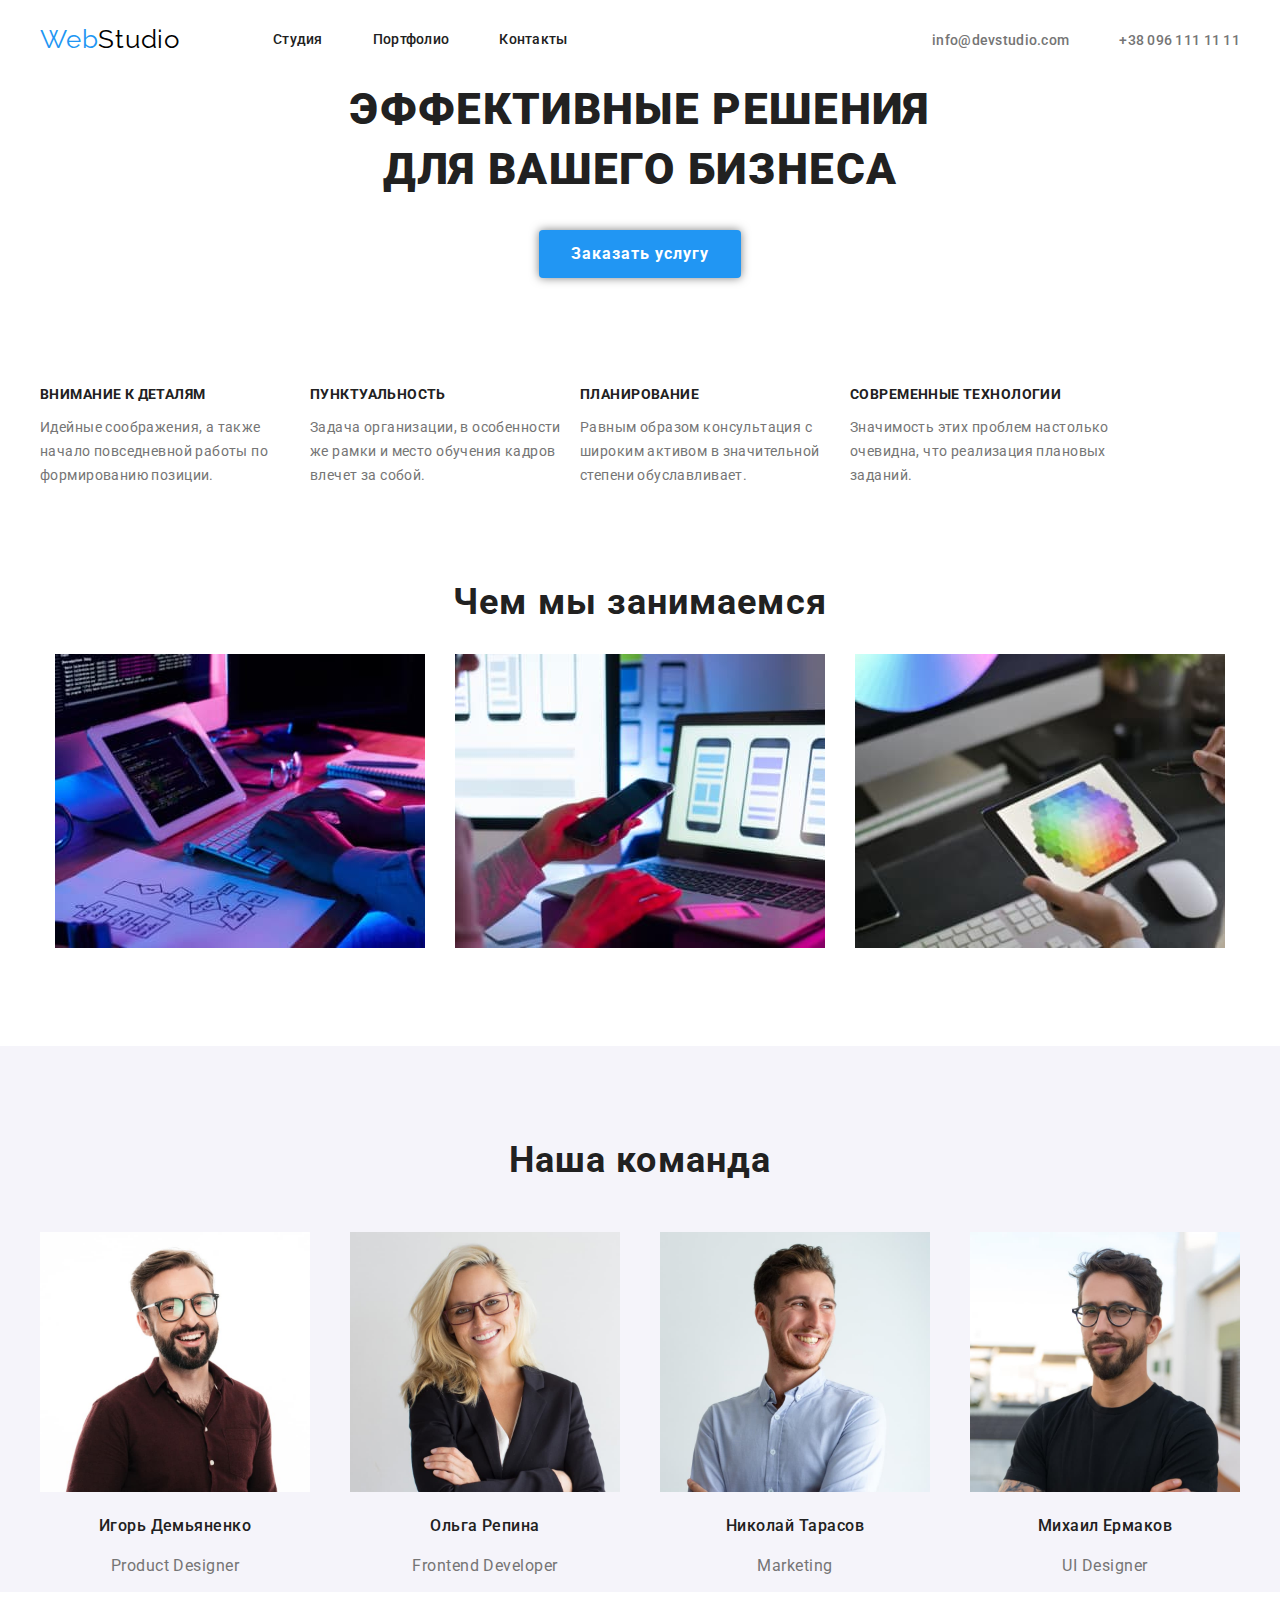
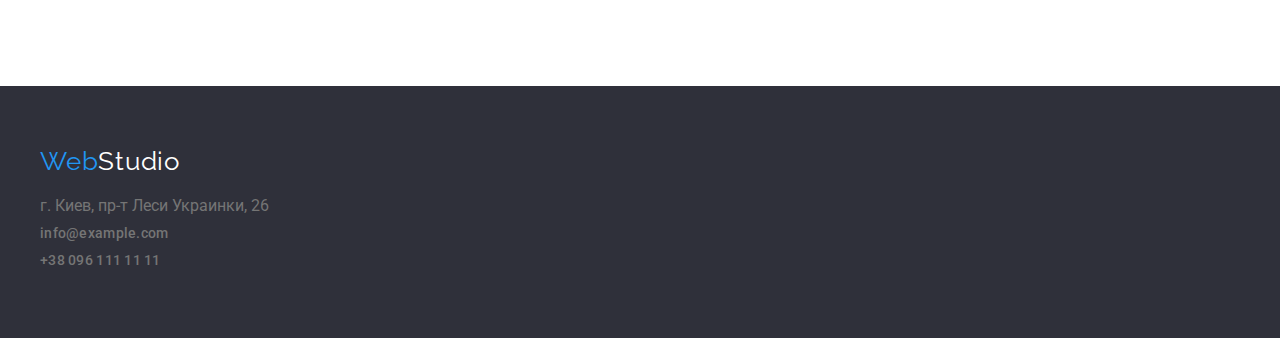
==== index.html @ e6ec4bc6 "hw-3" ====
<!DOCTYPE html>
<html lang="ru">
<head>
    <meta charset="UTF-8">
    <meta http-equiv="X-UA-Compatible" content="IE=edge">
    <meta name="viewport" content="width=device-width, initial-scale=1.0">
    <title>Document</title>
    <link rel="preconnect" href="https://fonts.googleapis.com">
    <link rel="preconnect" href="https://fonts.gstatic.com" crossorigin>
    <link href="https://fonts.googleapis.com/css2?family=Raleway:wght@700&family=Roboto:wght@400;500;700;900&display=swap" rel="stylesheet">
    <link rel="stylesheet" type="text/css" href="./css/normalize.css" />
    <link rel="stylesheet" href="./css/styles.css">
</head>

<body class="page">
    
    <!-- Хедер -->
    <header class="page-header">
        <div  class="container">
            <nav class="navigation">
                <a href="./index.html" class="logo"><span class="logo-two">Web</span>Studio</a>
                <ul class="site-nav list">
                    <li class="item"><a href="" class="link">Студия</a></li>
                    <li class="item"><a href="./portfolio.html" class="link">Портфолио</a></li>
                    <li class="item"><a href="" class="link">Контакты</a></li>
                </ul>
            </nav>  
            <ul class="auth-nav list">
                <li><a href="mailto:info@devstudio.com">info@devstudio.com</a></li>
                <li><a href="tel:+380961111111">+38 096 111 11 11</a></li>
            </ul>
        </div>
    </header>

    <main>

    <!-- Герой -->
        <section class="hero">
            <h1 class="title">Эффективные решения</br>
                 для вашего бизнеса</h1>
            <button type="button" class="button-order">Заказать услугу</button>
        </section>
    
    <!-- Внимание к деталям и тд -->
        <section class="work">
            <div class="container-features">
                <ul class="work-card list">
                    <li>
                        <h3 class="title-work">Внимание к деталям</h3>
                        <p class="par">
                            Идейные соображения, а также начало повседневной работы по формированию позиции.
                        </p>
                    </li>
                    <li>
                        <h3 class="title-work">Пунктуальность</h3>
                        <p class="par">
                            Задача организации, в особенности же рамки и место обучения кадров влечет за собой.
                        </p>   
                    </li>
                    <li>
                        <h3 class="title-work">Планирование</h3>
                        <p class="par">
                            Равным образом консультация с широким активом в значительной степени обуславливает.
                        </p>    
                    </li>
                    <li>
                        <h3 class="title-work">Современные технологии</h3>
                        <p class="par">
                            Значимость этих проблем настолько очевидна, что реализация плановых заданий.
                        </p>    
                    </li>
                </ul>
            </div>
        </section>
    
    <!-- Чем мы занимаемся -->
        <section>
            <h2 class="title">Чем мы занимаемся</h2>
            <div class="container-work">
                <ul class="img-work list">
                    <li class="img-card"><img src="./images/computer.jpg" alt="человек использует компьютер" width="370"></li>
                    <li class="img-card"><img src="./images/telefone.jpg" alt="человек держит телефон" width="370"></li>
                    <li class="img-card"><img src="./images/tablet.jpg" alt="человек держит планшет" width="370"></li>
                </ul>
            </div>
        </section>

    <!-- Команда -->
        <section class="team">
            <h2 class="title">Наша команда</h2>
            <ul class="our-team list">
                <li>
                    <img src="./images/1.jpg" alt="Игорь Демьяненко" width="270">
                    <h3 class="title-cardd">Игорь Демьяненко</h3>
                    <p class="par-card">Product Designer</p>
                </li>
                <li>
                    <img src="./images/2.jpg" alt="Ольга Репина" width="270">
                    <h3 class="title-cardd">Ольга Репина</h3>
                    <p class="par-card">Frontend Developer</p>
                </li>
                <li>
                    <img src="./images/3.jpg" alt="Николай Тарасов" width="270">
                    <h3 class="title-cardd">Николай Тарасов</h3>
                    <p class="par-card">Marketing</p>
                </li>
                <li>
                    <img src="./images/4.jpg" alt="Михаил Ермаков" width="270">
                    <h3 class="title-cardd">Михаил Ермаков</h3>
                    <p class="par-card">UI Designer</p>
                </li>
            </ul>
        </section>
    </main>

    <footer class="footer">   
        <div class="container-footer">
            <a href="./index.html" class="logo-footerr"><span class="logo-twofooter">Web</span>Studio</a>
            <address>  
                <ul class="list footer-nav">
                    <li class="footer-par"> г. Киев, пр-т Леси Украинки, 26</li>
                    <li><a class="footer-par" href="mailto:info@devstudio.com">info@example.com</a></li>
                    <li><a class="footer-par" href="tel:+380961111111">+38 096 111 11 11</a></li>
                </ul> 
            </address>
        </div>     
    </footer>
</body>
</html>
---- css/styles.css ----
:root {
    --primary-text-color: #757575;
    --title-text-color: #212121;
    --primary-white-color: #FFFFFF;
    --accent-color: #2196F3;
    --bgc-button-color: #F5F4FA;
}

.list {
    list-style: none;
    text-decoration: none;
    margin: 0;
    padding: 0; 
}

.page-header {
    margin-bottom: 200;
}

.container {
    display: flex;
    margin-left: auto;
    margin-right: auto;
    width: 1200px;
    align-items: center;
}


.container-work {
    display: flex;
    padding-bottom: 94px;
    width: 1200px;
    align-items: center;
    margin: auto;
    padding: auto;
    padding-bottom: 0;
    justify-content: space-around;
}

.container-work .title {
    margin-bottom: 50px;
}

.container-card {
    width: 1200px;
    margin-left: auto;
    margin-right: auto;
    padding-left: auto;    
    padding-right: auto; 
}

.xrp {
    display: flex;
    width: 1200px;
    flex-wrap: wrap;
    margin-left: auto;
    margin-right: auto;
    padding-left: auto;    
    padding-right: auto; 
    margin-bottom: 94px;
}



.card-element {
    width: 370px;
    margin-right: 30px;
}

.project .site-card {
    width: 380px;
    background-color: darkgoldenrod;
    margin: 0;
    padding: 0;
}
.project .site-card {
    margin: 0;
    padding: 0;
}

.logo {

    font-family: raleway, sans-serif;
    text-decoration: none;
    font-size: 26px;
    line-height: 1.2;
    letter-spacing: 0.03em;
    color: #000000;
    margin-right: 93px;
}

.navigation a {
    display: flex;
    align-items: center;
}

.logo .logo-two {
    color: var(--accent-color);
}

.logo-footer {
    display: inline-block;
    font-family: raleway, sans-serif;
    text-decoration: none;
    font-size: 26px;
    line-height: 1.2;
    letter-spacing: 0.03em;
    color: #000000;
    margin-bottom: 20px;
}

.logo-footerr {
    display: inline-block;
    font-family: raleway, sans-serif;
    text-decoration: none;
    font-size: 26px;
    line-height: 1.2;
    letter-spacing: 0.03em;
    color: var(--primary-white-color);
    margin-bottom: 20px;    
}

.logo-twofooter {
    color: var(--accent-color)
}

.page {
    font-family: roboto, sans-serif;
    background-color: var(--primary-white-color);
    color: var(--primary-text-color);
    margin: 0;
    padding: 0;
}

.navigation {
    display: flex;
}

.site-nav {
    display: flex;
    margin: 0;
    padding: 0;    
}

.site-nav .link {
    display: block;
    color: var(--title-text-color);
    text-decoration: none;
    font-weight: 500;
    font-size: 14px;
    line-height: 1.14;
    letter-spacing: 0.02em;
    padding-top: 32px; 
    padding-bottom: 32px;
}

.site-nav .item {
    margin-right: 50px;
}

.site-nav .item:last-child {
    margin-right: 0;    
}

.site-nav .link:hover,
.site-nav .link:focus {
    color: var(--accent-color);
}

.auth-nav {
    display: flex;
    margin: 0;
    padding: 0;
    margin-left: auto;
}

.auth-nav li{
    margin-left: 50px;
}

.auth-nav li:first-child {
    margin: 0;
}

.auth-nav a {
    color: var(--primary-text-color);
    text-decoration: none;
    font-weight: 500;
    font-size: 14px;
    line-height: 1.14;
    letter-spacing: 0.02em;
}

.auth-nav a:hover,
.auth-nav a:focus {
    color:var(--accent-color);
}

.list .accent-color {
    color: var(--primary-text-color);
}

.filter-card {
    margin-top: 94px;
    margin-bottom: 34px;
}

.filter-card .button-filter {
    display: flex;
    width: 1200px;
    margin: auto;
    padding: auto;
    justify-content: center;
}

.button-filter li {
    margin-left: 8px;
}

.button-filter li:first-child {
    margin: 0;
}

.hero {
    text-align: center;   
}

.hero .title {
    color: var(--title-text-color);
    font-weight: 900;
    font-size: 44px;
    line-height: 1.36;
    text-transform: uppercase;
    text-align: center;
} 

.work .title {
    color: var(--title-text-color);
    font-size: 14px;
    line-height: 1.14;
    text-transform: uppercase;
}

.work-card {
    display: flex;
    margin-left: auto;
    margin-right: auto;
    width: 1200px;
    margin-top: 94px;
}

.work-card li {
    width: 270px;
    margin-bottom: 94px;
}

.container-work .img-work {
    display: flex;
    align-items: center;
}

.img-work .img-card {
    align-items: center;
    margin-left: 30px;
    margin-bottom: 94px;
}

.img-work .img-card:first-child {
    margin-left: 0;
}

.team .title {
    color: var(--title-text-color);
    font-size: 36px;
    line-height: 1.16;
    padding-top: 94px;
    margin-bottom: 50px;
}

.team {
    margin-bottom: 94px;
    background-color: #F5F4FA;
}

.our-team {
    display: flex;
    width: 1200px;
    margin: auto;
    padding: auto;
    justify-content:space-between;
}

.title-work {
    color: var(--title-text-color);
    margin-right: auto;
    font-family: Roboto;
    font-style: normal;
    font-weight: bold;
    font-size: 14px;
    line-height: 16px;
    letter-spacing: 0.03em;
    text-transform: uppercase;
}

.title {
    color: var(--title-text-color);
    font-size: 36px;
    line-height: 1.16;
    letter-spacing: 0.03em;
    margin-top: 0;
    margin-bottom: 30px;
    text-align: center;
}

.list .title {
    font-size: 14px;
    line-height: 1.14;
    letter-spacing: 0.03em;
    margin-bottom: 10px;
    padding: 0;
}

.project .title-card {
    font-weight: bold;
    font-size: 18px;
    line-height: 2;
    letter-spacing: 0.06em;
    color: var(--title-text-color);
}

.title-cardd {
    color: var(--title-text-color);
    font-family: Roboto;
    font-style: normal;
    font-weight: 500;
    font-size: 16px;
    line-height: 1.8;
    text-align: center;
    letter-spacing: 0.03em;
}

.par-card {
    font-family: Roboto;
    font-style: normal;
    font-weight: normal;
    font-size: 16px;
    line-height: 1.8;
    text-align: center;
    letter-spacing: 0.03em;
}

.xrp .title-card {
    color: var(--title-text-color);
    font-weight: 500;
    font-weight: bold;
    font-size: 16px;
    line-height: 1.18; 
    margin-left: 24px; 
}

.par {
    font-size: 14px;
    line-height: 1.7;
    letter-spacing: 0.03em;
    font-style: normal;
    margin: 0;
    padding: 0;
}

.footer-par {
    font-style: normal;
    display: inline-block;
    margin-bottom: 9px;
}

.p-card {
    color: var(--primary-text-color);
    font-size: 16px;
    line-height: 1.8;
    letter-spacing: 0.03em;
    margin-left: 24px;
}

.list .par-card {
    font-size: 16px;
    line-height: 1.18;
}

.footer {
    background-color: #2F303A;
    padding-top: 60px;
    padding-bottom: 60px;
}

.footer-nav a {
    color: var(--primary-text-color);
    text-decoration: none;
    font-weight: 500;
    font-size: 14px;
    line-height: 1.14;
    letter-spacing: 0.02em;
}

.footer-nav a:hover,
.footer-nav a:focus {
    color: var(--accent-color);
}

.container-footer {
    margin-left: auto;
    margin-right: auto;
    width: 1200px;
}

.button-filter button {
    display: block;
    color:var(--title-text-color);
    background-color: var(--bgc-button-color);
    font-family: Roboto;
    font-style: normal;
    font-weight: bold;
    font-size: 16px;
    line-height: 1.8;
    display: flex;
    align-items: center;
    text-align: center;
    letter-spacing: 0.06em;
    border-radius: 4px;
    padding: 6px 22px;
    border-style: none;
    margin: 0 auto;
}

.button-filter button:hover, 
button:focus {
    color: var(--primary-white-color);
    background-color: var(--accent-color);
    cursor: pointer;
    box-shadow: 0 0 5px rgba(0,0,0,0.5);
}

.hero .button-order {
    display: block;
    color:var(--primary-white-color);
    background-color: var(--accent-color);
    font-family: Roboto;
    font-style: normal;
    font-weight: bold;
    font-size: 16px;
    line-height: 1.8;
    display: flex;
    align-items: center;
    text-align: center;
    letter-spacing: 0.06em;
    border-radius: 4px;
    padding: 10px 32px;
    border-style: none;
    box-shadow: 0 0 10px rgba(0,0,0,0.5);
    margin: 0 auto;
}
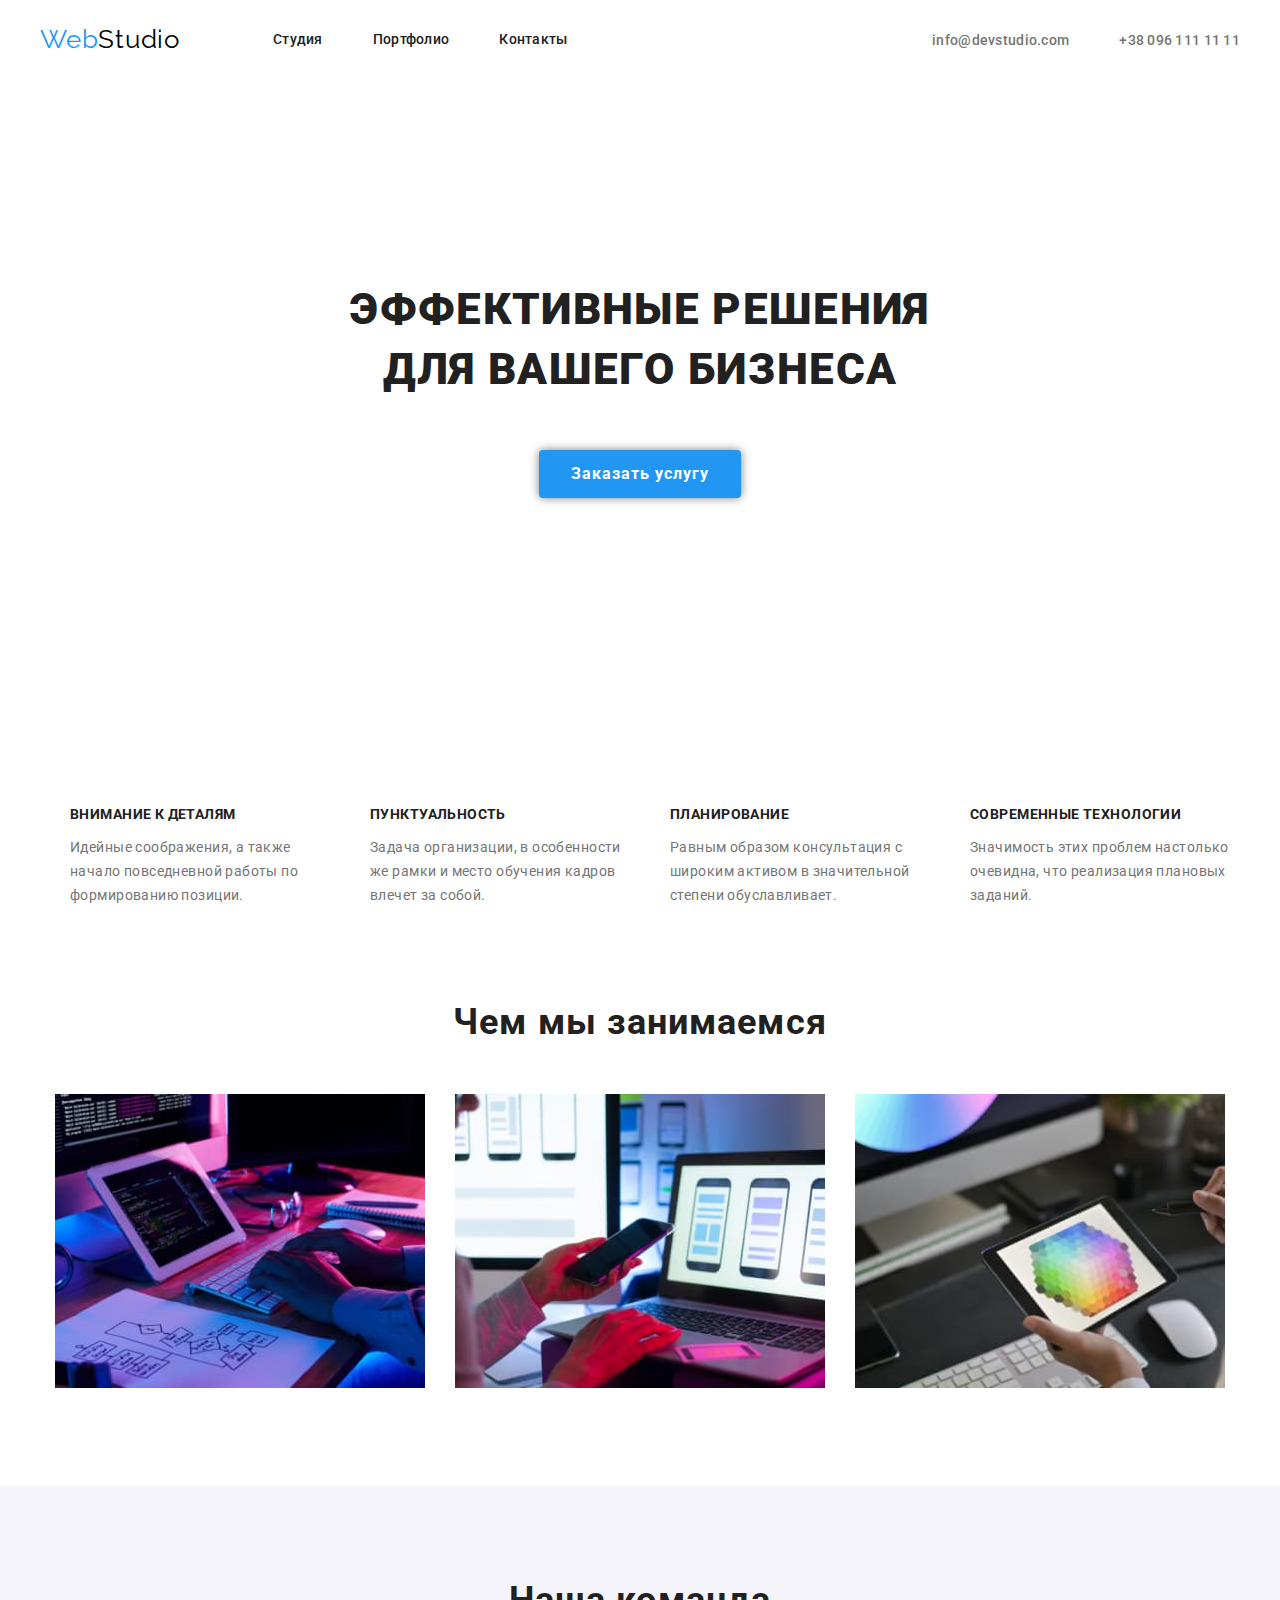
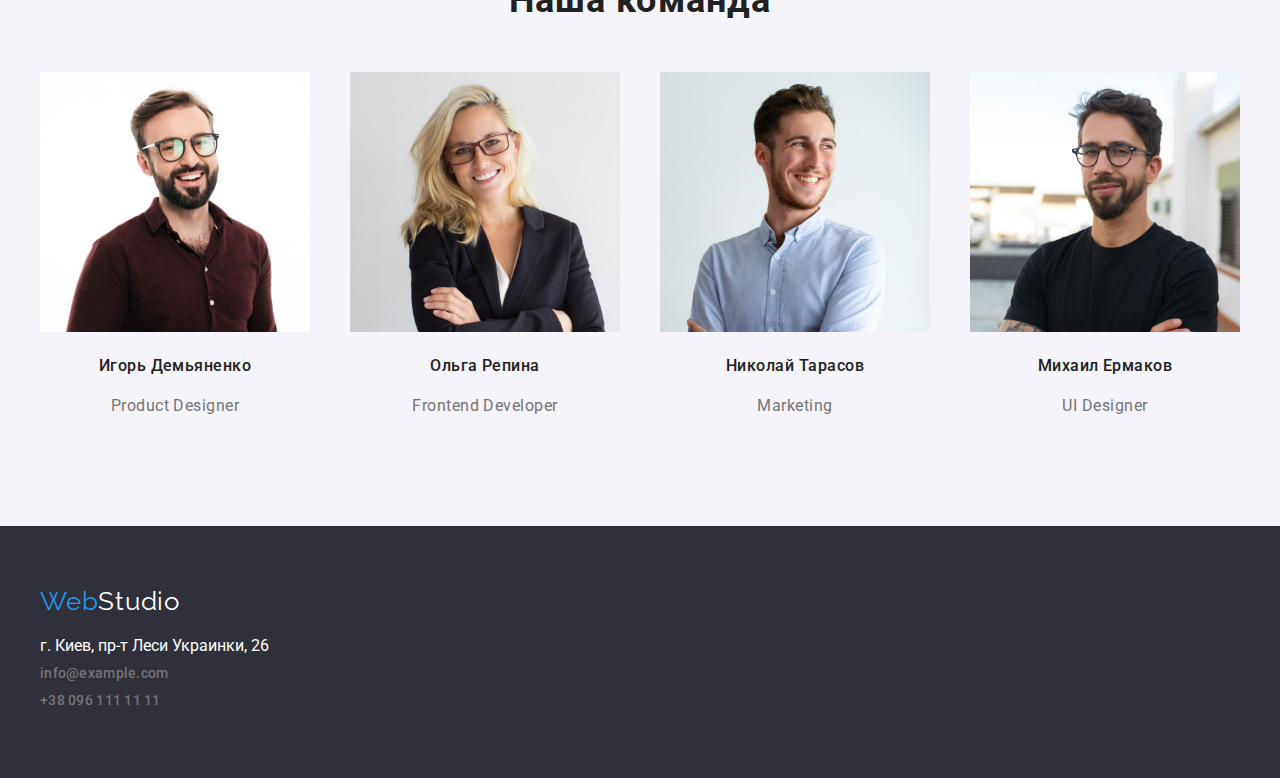
==== commit f00a683f: "fix1 hw3" ====
--- a/index.html
+++ b/index.html
@@ -20,7 +20,7 @@
             <nav class="navigation">
                 <a href="./index.html" class="logo"><span class="logo-two">Web</span>Studio</a>
                 <ul class="site-nav list">
-                    <li class="item"><a href="" class="link">Студия</a></li>
+                    <li class="item"><a href="./index.html" class="link">Студия</a></li>
                     <li class="item"><a href="./portfolio.html" class="link">Портфолио</a></li>
                     <li class="item"><a href="" class="link">Контакты</a></li>
                 </ul>
@@ -74,7 +74,7 @@
         </section>
     
     <!-- Чем мы занимаемся -->
-        <section>
+        <section class="our-work">
             <h2 class="title">Чем мы занимаемся</h2>
             <div class="container-work">
                 <ul class="img-work list">
--- a/css/styles.css
+++ b/css/styles.css
@@ -15,6 +15,8 @@
 
 .page-header {
     margin-bottom: 200;
+    padding-right: 15px;
+    padding-left: 15px;
 }
 
 .container {
@@ -25,15 +27,28 @@
     align-items: center;
 }
 
+.container-portfolio {
+    display: flex;
+    margin-left: auto;
+    margin-right: auto;
+    width: 1200px;
+    align-items: center;
+    border-style: solid;
+    border-left: 0;
+    border-right: 0;
+    border-top: 0;
+    border-width: 1px;
+    border-color: #EEEEEE;
+}
+
 
 .container-work {
     display: flex;
-    padding-bottom: 94px;
     width: 1200px;
     align-items: center;
     margin: auto;
     padding: auto;
-    padding-bottom: 0;
+
     justify-content: space-around;
 }
 
@@ -41,23 +56,24 @@
     margin-bottom: 50px;
 }
 
-.container-card {
-    width: 1200px;
+.conteiner-card {
+    width: 1200px;
+    margin-left: auto;
+    margin-right: auto;
+    padding-left: 15px;    
+    padding-right: 15px; 
+    padding-top: 94px;
+    padding-bottom: 94px;
+}
+
+.xrp {
+    display: flex;
+    width: 1200px;
+    flex-wrap: wrap;
     margin-left: auto;
     margin-right: auto;
     padding-left: auto;    
     padding-right: auto; 
-}
-
-.xrp {
-    display: flex;
-    width: 1200px;
-    flex-wrap: wrap;
-    margin-left: auto;
-    margin-right: auto;
-    padding-left: auto;    
-    padding-right: auto; 
-    margin-bottom: 94px;
 }
 
 
@@ -65,6 +81,14 @@
 .card-element {
     width: 370px;
     margin-right: 30px;
+    margin-bottom: 30px;
+    border-style: solid;
+    border-color: #EEEEEE;
+    border-width: 1px;
+}
+
+.card-element:nth-child(3n){
+    margin-right: 0;
 }
 
 .project .site-card {
@@ -201,7 +225,6 @@
 }
 
 .filter-card {
-    margin-top: 94px;
     margin-bottom: 34px;
 }
 
@@ -213,6 +236,17 @@
     justify-content: center;
 }
 
+.button-filter {
+    display: flex;
+    width: 1200px;
+    margin-left: auto;
+    margin-right: auto;
+    justify-content: center;
+    padding: 0;
+    margin-top: 0;
+    margin-bottom: 50px;
+}
+
 .button-filter li {
     margin-left: 8px;
 }
@@ -222,7 +256,9 @@
 }
 
 .hero {
-    text-align: center;   
+    text-align: center; 
+    padding-top: 200px;
+    padding-bottom: 200px;  
 }
 
 .hero .title {
@@ -241,17 +277,23 @@
     text-transform: uppercase;
 }
 
+.container-features {
+    padding-top: 94px;
+    padding-bottom: 94px;
+    padding-right: 15px;
+    padding-left: 15px;
+}
+
 .work-card {
     display: flex;
     margin-left: auto;
     margin-right: auto;
     width: 1200px;
-    margin-top: 94px;
 }
 
 .work-card li {
     width: 270px;
-    margin-bottom: 94px;
+    margin-left: 30px;
 }
 
 .container-work .img-work {
@@ -262,7 +304,6 @@
 .img-work .img-card {
     align-items: center;
     margin-left: 30px;
-    margin-bottom: 94px;
 }
 
 .img-work .img-card:first-child {
@@ -273,12 +314,14 @@
     color: var(--title-text-color);
     font-size: 36px;
     line-height: 1.16;
+    margin-bottom: 50px;
+}
+
+.team {
     padding-top: 94px;
-    margin-bottom: 50px;
-}
-
-.team {
-    margin-bottom: 94px;
+    padding-bottom: 94px;
+    padding-left: 15px;
+    padding-right: 15px;
     background-color: #F5F4FA;
 }
 
@@ -290,6 +333,12 @@
     justify-content:space-between;
 }
 
+.our-work {
+    padding-right: 15px;
+    padding-left: 15px;
+    padding-bottom: 94px;
+}
+
 .title-work {
     color: var(--title-text-color);
     margin-right: auto;
@@ -308,7 +357,7 @@
     line-height: 1.16;
     letter-spacing: 0.03em;
     margin-top: 0;
-    margin-bottom: 30px;
+    margin-bottom: 50px;
     text-align: center;
 }
 
@@ -349,13 +398,24 @@
     letter-spacing: 0.03em;
 }
 
+.card {
+    padding:20px 24px;
+}
+
 .xrp .title-card {
     color: var(--title-text-color);
     font-weight: 500;
     font-weight: bold;
     font-size: 16px;
     line-height: 1.18; 
-    margin-left: 24px; 
+    margin: 0;
+    margin-bottom: 4px;
+}
+
+.xrp {
+    padding: 0;
+    margin-top: 0;
+    margin-bottom: 0;
 }
 
 .par {
@@ -368,6 +428,7 @@
 }
 
 .footer-par {
+    color: var(--primary-white-color);
     font-style: normal;
     display: inline-block;
     margin-bottom: 9px;
@@ -378,7 +439,7 @@
     font-size: 16px;
     line-height: 1.8;
     letter-spacing: 0.03em;
-    margin-left: 24px;
+    margin: 0;
 }
 
 .list .par-card {
@@ -390,6 +451,8 @@
     background-color: #2F303A;
     padding-top: 60px;
     padding-bottom: 60px;
+    padding-left: 15px;
+    padding-right: 15px;
 }
 
 .footer-nav a {
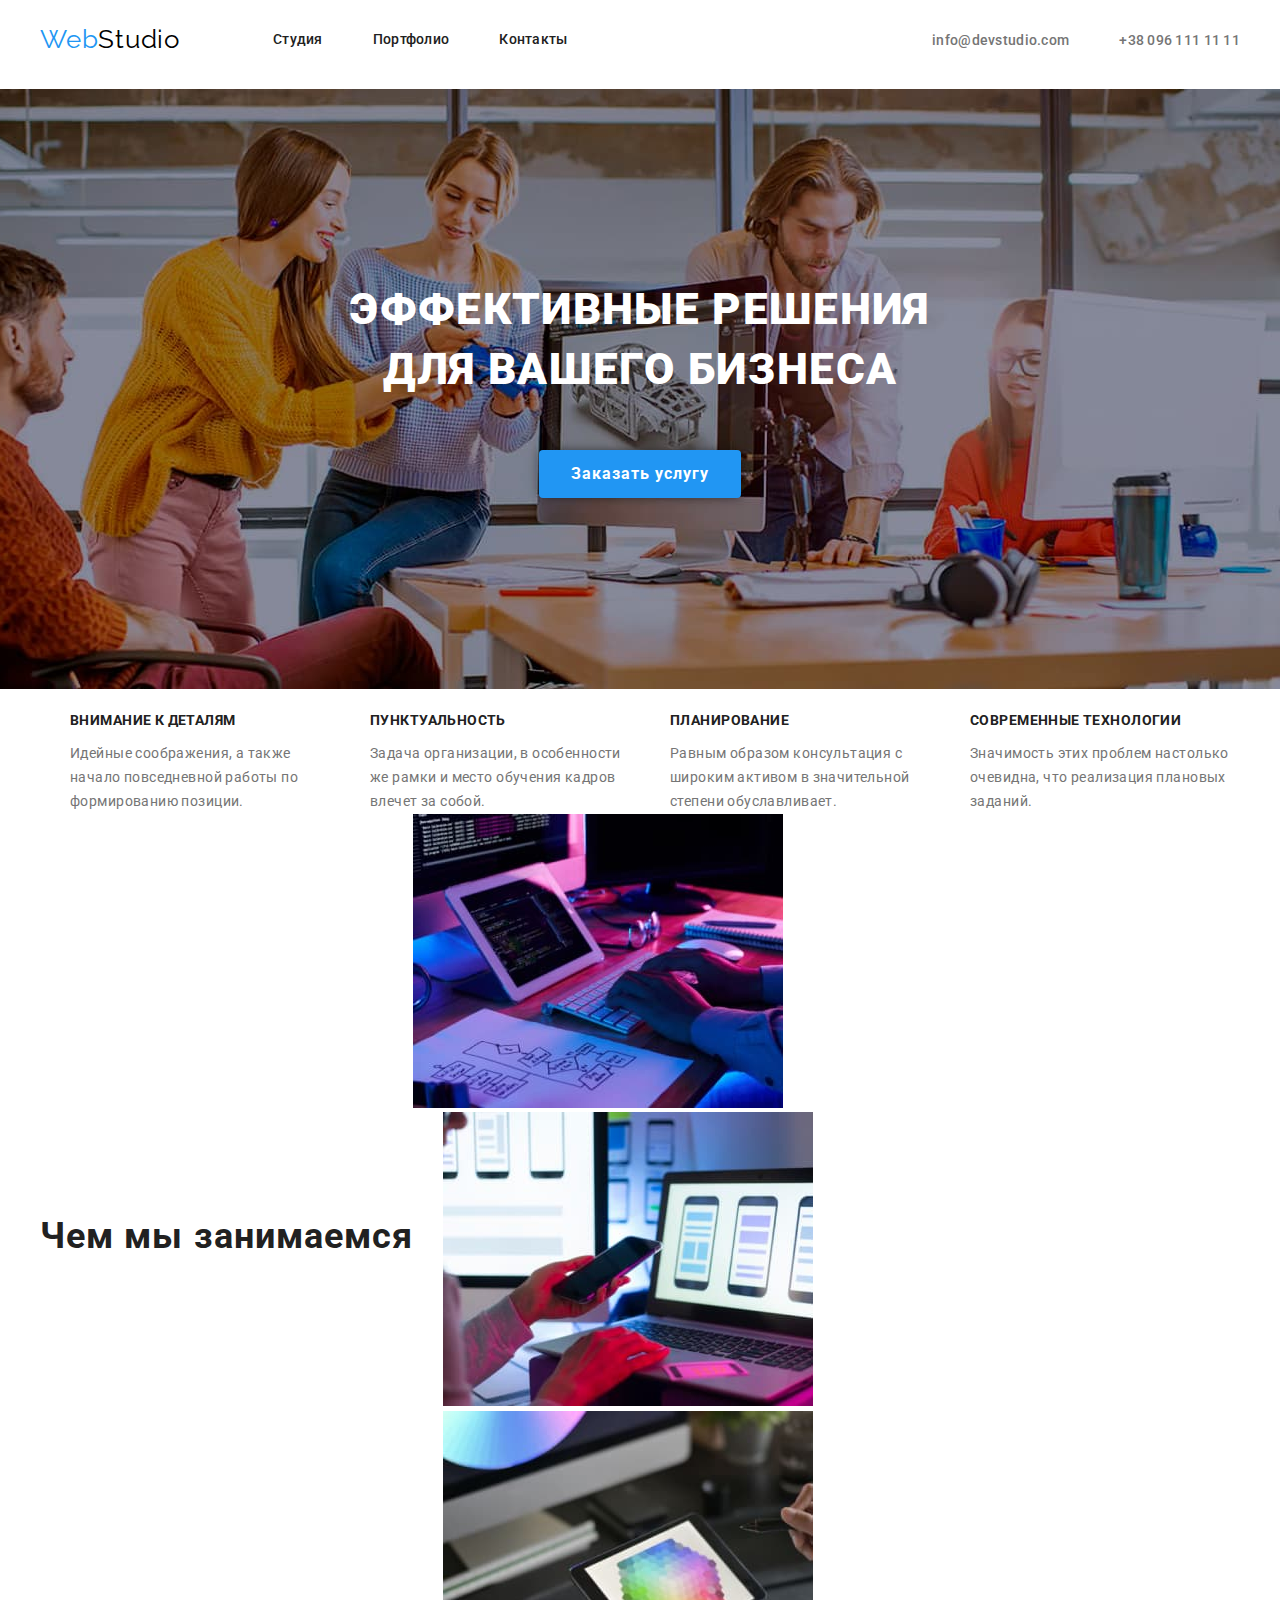
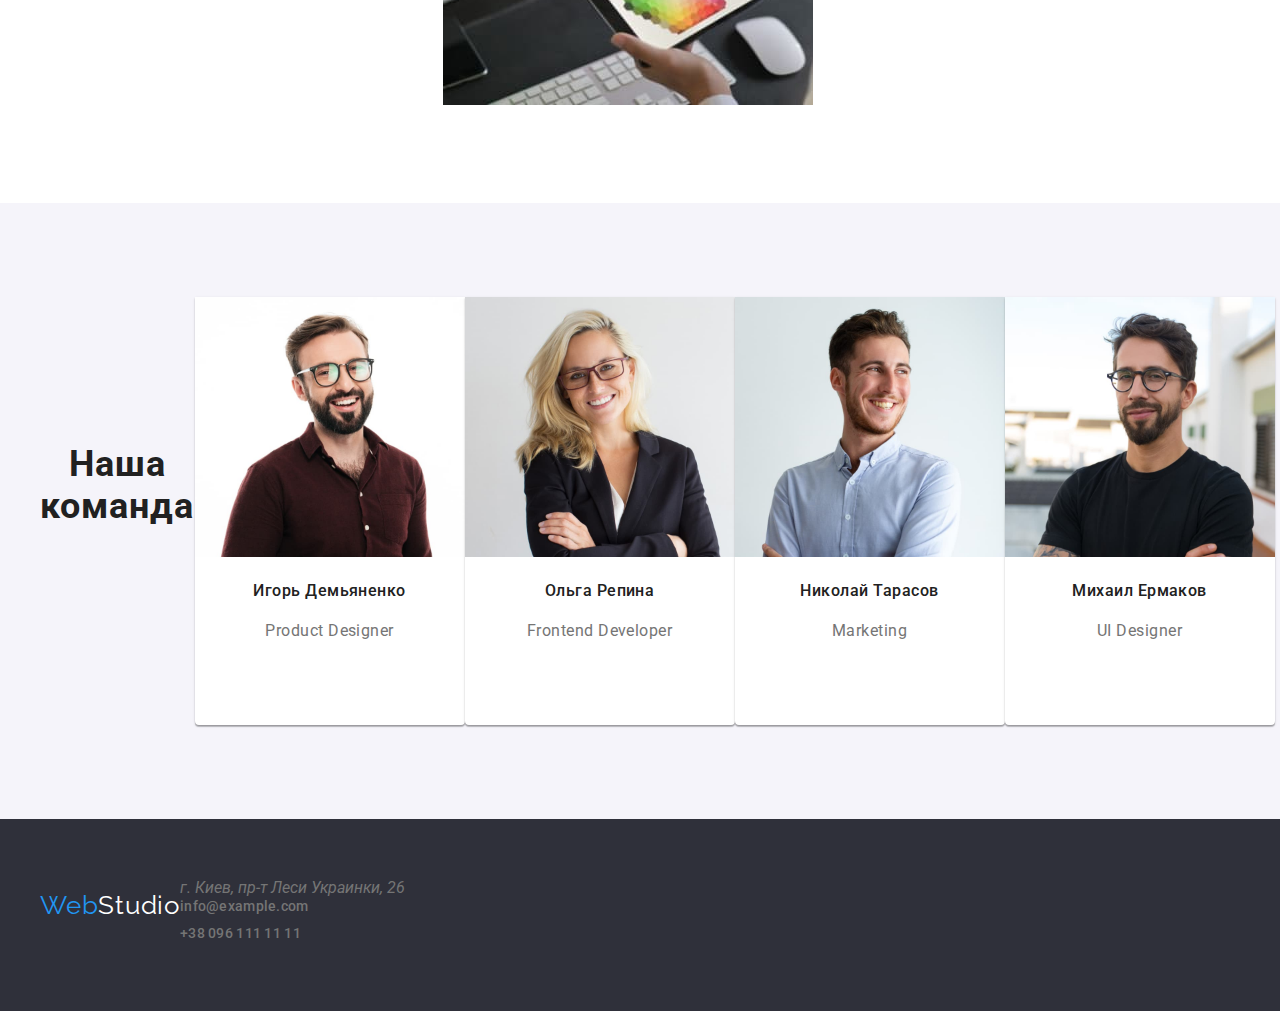
==== commit 8da28029: "fix3 hw3" ====
--- a/index.html
+++ b/index.html
@@ -43,7 +43,7 @@
     
     <!-- Внимание к деталям и тд -->
         <section class="work">
-            <div class="container-features">
+            <div class="container">
                 <ul class="work-card list">
                     <li>
                         <h3 class="title-work">Внимание к деталям</h3>
@@ -75,8 +75,8 @@
     
     <!-- Чем мы занимаемся -->
         <section class="our-work">
-            <h2 class="title">Чем мы занимаемся</h2>
-            <div class="container-work">
+            <div class="container">
+                <h2 class="title">Чем мы занимаемся</h2>
                 <ul class="img-work list">
                     <li class="img-card"><img src="./images/computer.jpg" alt="человек использует компьютер" width="370"></li>
                     <li class="img-card"><img src="./images/telefone.jpg" alt="человек держит телефон" width="370"></li>
@@ -87,40 +87,56 @@
 
     <!-- Команда -->
         <section class="team">
-            <h2 class="title">Наша команда</h2>
-            <ul class="our-team list">
-                <li>
-                    <img src="./images/1.jpg" alt="Игорь Демьяненко" width="270">
-                    <h3 class="title-cardd">Игорь Демьяненко</h3>
-                    <p class="par-card">Product Designer</p>
-                </li>
-                <li>
-                    <img src="./images/2.jpg" alt="Ольга Репина" width="270">
-                    <h3 class="title-cardd">Ольга Репина</h3>
-                    <p class="par-card">Frontend Developer</p>
-                </li>
-                <li>
-                    <img src="./images/3.jpg" alt="Николай Тарасов" width="270">
-                    <h3 class="title-cardd">Николай Тарасов</h3>
-                    <p class="par-card">Marketing</p>
-                </li>
-                <li>
-                    <img src="./images/4.jpg" alt="Михаил Ермаков" width="270">
-                    <h3 class="title-cardd">Михаил Ермаков</h3>
-                    <p class="par-card">UI Designer</p>
-                </li>
-            </ul>
+            <div class="container">
+                <h2 class="title">Наша команда</h2>
+                <ul class="our-team list">
+                    <li>
+                        <img src="./images/1.jpg" alt="Игорь Демьяненко" width="270">
+                        <h3 class="title-cardd">Игорь Демьяненко</h3>
+                        <p class="par-card">Product Designer</p>
+                    </li>
+                    <li>
+                        <img src="./images/2.jpg" alt="Ольга Репина" width="270">
+                        <h3 class="title-cardd">Ольга Репина</h3>
+                        <p class="par-card">Frontend Developer</p>
+                    </li>
+                    <li>
+                        <img src="./images/3.jpg" alt="Николай Тарасов" width="270">
+                        <h3 class="title-cardd">Николай Тарасов</h3>
+                        <p class="par-card">Marketing</p>
+                    </li>
+                    <li>
+                        <img src="./images/4.jpg" alt="Михаил Ермаков" width="270">
+                        <h3 class="title-cardd">Михаил Ермаков</h3>
+                        <p class="par-card">UI Designer</p>
+                    </li>
+                </ul>
+            </div>
         </section>
+    
+    <!-- Постоянные клиенты -->
+        <!-- <section class="client-section">
+           <div class="container">
+                <ul class="client list">
+                    <li class="client-link"></li>
+                    <li class="client-link"></li>
+                    <li class="client-link"></li>
+                    <li class="client-link"></li>
+                    <li class="client-link"></li>
+                    <li class="client-link"></li>
+                </ul>
+           </div>
+        </section> -->
     </main>
 
     <footer class="footer">   
-        <div class="container-footer">
+        <div class="container">
             <a href="./index.html" class="logo-footerr"><span class="logo-twofooter">Web</span>Studio</a>
             <address>  
                 <ul class="list footer-nav">
-                    <li class="footer-par"> г. Киев, пр-т Леси Украинки, 26</li>
-                    <li><a class="footer-par" href="mailto:info@devstudio.com">info@example.com</a></li>
-                    <li><a class="footer-par" href="tel:+380961111111">+38 096 111 11 11</a></li>
+                    <li class="map-par"> г. Киев, пр-т Леси Украинки, 26</li>
+                    <li><a class="footer-par list" href="mailto:info@devstudio.com">info@example.com</a></li>
+                    <li><a class="footer-par list" href="tel:+380961111111">+38 096 111 11 11</a></li>
                 </ul> 
             </address>
         </div>     
--- a/css/styles.css
+++ b/css/styles.css
@@ -247,6 +247,257 @@
     margin-bottom: 50px;
 }
 
+.button-filter li {:root {
+    --primary-text-color: #757575;
+    --title-text-color: #212121;
+    --primary-white-color: #FFFFFF;
+    --accent-color: #2196F3;
+    --bgc-button-color: #F5F4FA;
+}
+
+.list {
+    list-style: none;
+    text-decoration: none;
+    margin: 0;
+    padding: 0; 
+}
+
+.container {
+    display: flex;
+    margin-left: auto;
+    margin-right: auto;
+    width: 1200px;
+    padding-left: 15px;
+    padding-right: 15px;
+    flex-wrap: wrap;
+}
+
+.page-header {
+    border-style: solid;
+    border-left: 0;
+    border-right: 0;
+    border-top: 0;
+    border-width: 1px;
+    border-color: #EEEEEE;
+}
+
+.portfolio {
+    padding-top: 94px;
+    padding-bottom: 94px;
+}
+
+.container-work {
+    display: flex;
+    width: 1200px;
+    align-items: center;
+    margin: auto;
+    padding: auto;
+
+    justify-content: space-around;
+}
+
+.container-work .title {
+    margin-bottom: 50px;
+}
+
+.conteiner-card {
+    width: 1200px;
+    margin-left: auto;
+    margin-right: auto;
+    padding-left: 15px;    
+    padding-right: 15px; 
+    padding-top: 94px;
+    padding-bottom: 94px;
+}
+
+.xrp {
+    display: flex;
+    width: 1200px;
+    flex-wrap: wrap;
+    margin-left: auto;
+    margin-right: auto;
+    padding-left: auto;    
+    padding-right: auto; 
+    justify-content: center;
+}
+
+
+
+.card-element {
+    width: 370px;
+    margin-right: 30px;
+    margin-bottom: 30px;
+    border-style: solid;
+    border-color: #EEEEEE;
+    border-width: 1px;
+}
+
+.card-element:nth-child(3n){
+    margin-right: 0;
+}
+
+.card-element:hover,
+.card-element:focus {
+    box-shadow: 0px 1px 1px rgba(0, 0, 0, 0.12), 0px 4px 4px rgba(0, 0, 0, 0.06), 1px 4px 6px rgba(0, 0, 0, 0.16);
+}
+
+.project .site-card {
+    width: 380px;
+    background-color: darkgoldenrod;
+    margin: 0;
+    padding: 0;
+}
+.project .site-card {
+    margin: 0;
+    padding: 0;
+}
+
+.logo {
+
+    font-family: raleway, sans-serif;
+    text-decoration: none;
+    font-size: 26px;
+    line-height: 1.2;
+    letter-spacing: 0.03em;
+    color: #000000;
+    margin-right: 93px;
+}
+
+.navigation a {
+    display: flex;
+    align-items: center;
+}
+
+.logo .logo-two {
+    color: var(--accent-color);
+}
+
+.logo-footer {
+    display: inline-block;
+    font-family: raleway, sans-serif;
+    text-decoration: none;
+    font-size: 26px;
+    line-height: 1.2;
+    letter-spacing: 0.03em;
+    color: #000000;
+    margin-bottom: 20px;
+}
+
+.logo-footerr {
+    font-family: raleway, sans-serif;
+    text-decoration: none;
+    font-size: 26px;
+    line-height: 1.2;
+    letter-spacing: 0.03em;
+    color: var(--primary-white-color);
+    margin-bottom: 20px; 
+    margin-right: auto;   
+}
+
+.logo-twofooter {
+    color: var(--accent-color)
+}
+
+.page {
+    font-family: roboto, sans-serif;
+    background-color: var(--primary-white-color);
+    color: var(--primary-text-color);
+    margin: 0;
+    padding: 0;
+}
+
+.navigation {
+    display: flex;
+}
+
+.site-nav {
+    display: flex;
+    margin: 0;
+    padding: 0;    
+}
+
+.site-nav .link {
+    display: block;
+    color: var(--title-text-color);
+    text-decoration: none;
+    font-weight: 500;
+    font-size: 14px;
+    line-height: 1.14;
+    letter-spacing: 0.02em;
+    padding-top: 32px; 
+    padding-bottom: 32px;
+}
+
+.site-nav .item {
+    margin-right: 50px;
+}
+
+.site-nav .item:last-child {
+    margin-right: 0;    
+}
+
+.site-nav .link:hover,
+.site-nav .link:focus {
+    color: var(--accent-color);
+}
+
+.auth-nav {
+    display: flex;
+    margin: 0;
+    padding: 0;
+    margin-left: auto;
+    align-items: center;
+}
+
+.auth-nav li{
+    margin-left: 50px;
+}
+
+.auth-nav li:first-child {
+    margin: 0;
+}
+
+.auth-nav a {
+    color: var(--primary-text-color);
+    text-decoration: none;
+    font-weight: 500;
+    font-size: 14px;
+    line-height: 1.14;
+    letter-spacing: 0.02em;
+}
+
+.auth-nav a:hover,
+.auth-nav a:focus {
+    color:var(--accent-color);
+}
+
+.list .accent-color {
+    color: var(--primary-text-color);
+}
+
+.filter-card {
+    margin-bottom: 34px;
+}
+
+.filter-card .button-filter {
+    display: flex;
+    width: 1200px;
+    margin: auto;
+    padding: auto;
+    justify-content: center;
+}
+
+.button-filter {
+    display: flex;
+    width: 1200px;
+    margin-left: auto;
+    margin-right: auto;
+    justify-content: center;
+    padding: 0;
+    margin-top: 0;
+    margin-bottom: 50px;
+}
+
 .button-filter li {
     margin-left: 8px;
 }
@@ -259,10 +510,349 @@
     text-align: center; 
     padding-top: 200px;
     padding-bottom: 200px;  
+    background-image: url(../images/hero.jpg);
+    background-repeat: no-repeat;
+    background-position: center;
 }
 
 .hero .title {
-    color: var(--title-text-color);
+    color: var(--primary-white-color);
+    font-weight: 900;
+    font-size: 44px;
+    line-height: 1.36;
+    text-transform: uppercase;
+    text-align: center;
+    margin-left: auto;
+    margin-right: auto;
+} 
+
+.work .title {
+    color: var(--title-text-color);
+    font-size: 14px;
+    line-height: 1.14;
+    text-transform: uppercase;
+}
+
+.work {
+    padding-top: 94px;
+    padding-bottom: 94px;
+}
+
+.container-features {
+    padding-top: 94px;
+    padding-bottom: 94px;
+    padding-right: 15px;
+    padding-left: 15px;
+}
+
+.work-card {
+    display: flex;
+    margin-left: auto;
+    margin-right: auto;
+    width: 1200px;
+}
+
+.work-card li {
+    width: 270px;
+    margin-left: 30px;
+}
+
+.work-card li::before {
+    content: "";
+    display: block;
+    background-color: #F5F4FA;
+    height: 120px;
+    background-repeat: no-repeat;
+    background-position: center;
+}
+
+.work-card li:nth-child(1)::before {
+    background-image: url(../images/Group1.svg);
+}
+
+.work-card li:nth-child(2)::before {
+    background-image: url(../images/clock\ 1.svg);
+}
+
+.work-card li:nth-child(3)::before {
+    background-image: url(../images/diagram\ 1.svg);
+}
+
+.work-card li:nth-child(4)::before {
+    background-image: url(../images/astronaut\ 1.svg);
+}
+
+.container .img-work {
+    display: flex;
+    align-items: center;
+}
+
+.img-work .img-card {
+    justify-content: center;
+    margin-left: 30px;
+}
+
+.img-work .img-card:first-child {
+    margin-left: 0;
+}
+
+.team .title {
+    color: var(--title-text-color);
+    font-size: 36px;
+    line-height: 1.16;
+    margin-bottom: 50px;
+}
+
+.team {
+    padding-top: 94px;
+    padding-bottom: 94px;
+    background-color: #F5F4FA;
+}
+
+.our-team {
+    display: flex;
+    width: 1200px;
+    margin: auto;
+    padding: auto;
+    justify-content:space-between;
+}
+
+.our-team li {
+    height: 428px;
+    width: 270px;
+    background-color: #fff;
+    box-shadow: 0px 1px 3px rgba(0, 0, 0, 0.12), 0px 1px 1px rgba(0, 0, 0, 0.14), 0px 2px 1px rgba(0, 0, 0, 0.2);
+    border-radius: 0px 0px 4px 4px;
+
+}
+
+.our-work {
+    padding-top: 94px;
+    padding-bottom: 94px;
+}
+
+.title-work {
+    color: var(--title-text-color);
+    margin-right: auto;
+    font-family: Roboto;
+    font-style: normal;
+    font-weight: bold;
+    font-size: 14px;
+    line-height: 16px;
+    letter-spacing: 0.03em;
+    text-transform: uppercase;
+}
+
+.title {
+    color: var(--title-text-color);
+    font-size: 36px;
+    line-height: 1.16;
+    letter-spacing: 0.03em;
+    margin-top: 0;
+    margin-bottom: 50px;
+    text-align: center;
+    margin-left: auto;
+    margin-right: auto;
+}
+
+.list .title {
+    font-size: 14px;
+    line-height: 1.14;
+    letter-spacing: 0.03em;
+    margin-bottom: 10px;
+    padding: 0;
+}
+
+.project .title-card {
+    font-weight: bold;
+    font-size: 18px;
+    line-height: 2;
+    letter-spacing: 0.06em;
+    color: var(--title-text-color);
+}
+
+.title-cardd {
+    color: var(--title-text-color);
+    font-family: Roboto;
+    font-style: normal;
+    font-weight: 500;
+    font-size: 16px;
+    line-height: 1.8;
+    text-align: center;
+    letter-spacing: 0.03em;
+}
+
+.par-card {
+    font-family: Roboto;
+    font-style: normal;
+    font-weight: normal;
+    font-size: 16px;
+    line-height: 1.8;
+    text-align: center;
+    letter-spacing: 0.03em;
+}
+
+.card {
+    padding:20px 24px;
+}
+
+.xrp .title-card {
+    color: var(--title-text-color);
+    font-weight: 500;
+    font-weight: bold;
+    font-size: 16px;
+    line-height: 1.18; 
+    margin: 0;
+    margin-bottom: 4px;
+}
+
+.xrp {
+    padding: 0;
+    margin-top: 0;
+    margin-bottom: 0;
+}
+
+.client-section {
+    padding-bottom: 94px;
+    padding-top: 94px;
+    padding-left: 15px;
+    padding-right: 15px;
+}
+
+.client {
+    display: flex;
+    margin-left: auto;
+    margin-right: auto;
+}
+
+.par {
+    font-size: 14px;
+    line-height: 1.7;
+    letter-spacing: 0.03em;
+    font-style: normal;
+    margin: 0;
+    padding: 0;
+}
+
+.footer-par {
+    color: var(--primary-text-color);
+    font-style: normal;
+    display: inline-block;
+    margin-bottom: 9px;
+}
+
+.map-par {
+    color: var(--primary-white-color);
+    font-style: normal;
+    margin-bottom: 9px;
+}
+
+.p-card {
+    color: var(--primary-text-color);
+    font-size: 16px;
+    line-height: 1.8;
+    letter-spacing: 0.03em;
+    margin: 0;
+}
+
+.list .par-card {
+    font-size: 16px;
+    line-height: 1.18;
+}
+
+.footer {
+    background-color: #2F303A;
+    padding-top: 60px;
+    padding-bottom: 60px;
+}
+
+.footer-nav {
+    width: 1200px;
+}
+
+.footer-nav a:hover,
+.footer-nav a:focus {
+    color: var(--accent-color);
+}
+
+.container-footer {
+    display: flex;
+    margin-left: auto;
+    margin-right: auto;
+    width: 1200px;
+}
+
+.button-filter button {
+    display: block;
+    color:var(--title-text-color);
+    background-color: var(--bgc-button-color);
+    font-family: Roboto;
+    font-style: normal;
+    font-weight: bold;
+    font-size: 16px;
+    line-height: 1.8;
+    display: flex;
+    align-items: center;
+    text-align: center;
+    letter-spacing: 0.06em;
+    border-radius: 4px;
+    padding: 6px 22px;
+    border-style: none;
+    margin: 0 auto;
+}
+
+.button-filter button:hover, 
+button:focus {
+    color: var(--primary-white-color);
+    background-color: var(--accent-color);
+    cursor: pointer;
+    box-shadow: 0px 3px 1px rgba(0, 0, 0, 0.1), 0px 1px 2px rgba(0, 0, 0, 0.08), 0px 2px 2px rgba(0, 0, 0, 0.12);
+}
+
+.hero .button-order {
+    display: block;
+    color:var(--primary-white-color);
+    background-color: var(--accent-color);
+    font-family: Roboto;
+    font-style: normal;
+    font-weight: bold;
+    font-size: 16px;
+    line-height: 1.8;
+    display: flex;
+    align-items: center;
+    text-align: center;
+    letter-spacing: 0.06em;
+    border-radius: 4px;
+    padding: 10px 32px;
+    border-style: none;
+    margin: 0 auto;
+}
+
+.button-order:focus,
+.button-order:hover {
+    box-shadow: 0px 4px 4px rgba(0, 0, 0, 0.15);
+}
+
+
+
+    margin-left: 8px;
+}
+
+.button-filter li:first-child {
+    margin: 0;
+}
+
+.hero {
+    text-align: center; 
+    padding-top: 200px;
+    padding-bottom: 200px;  
+    background-image: url(../images/hero.jpg);
+    background-repeat: no-repeat;
+    background-position: center;
+}
+
+.hero .title {
+    color: var(--primary-white-color);
     font-weight: 900;
     font-size: 44px;
     line-height: 1.36;
@@ -331,6 +921,15 @@
     margin: auto;
     padding: auto;
     justify-content:space-between;
+}
+
+.our-team li {
+    height: 428px;
+    width: 270px;
+    background-color: #fff;
+    box-shadow: 0px 1px 3px rgba(0, 0, 0, 0.12), 0px 1px 1px rgba(0, 0, 0, 0.14), 0px 2px 1px rgba(0, 0, 0, 0.2);
+    border-radius: 0px 0px 4px 4px;
+
 }
 
 .our-work {
